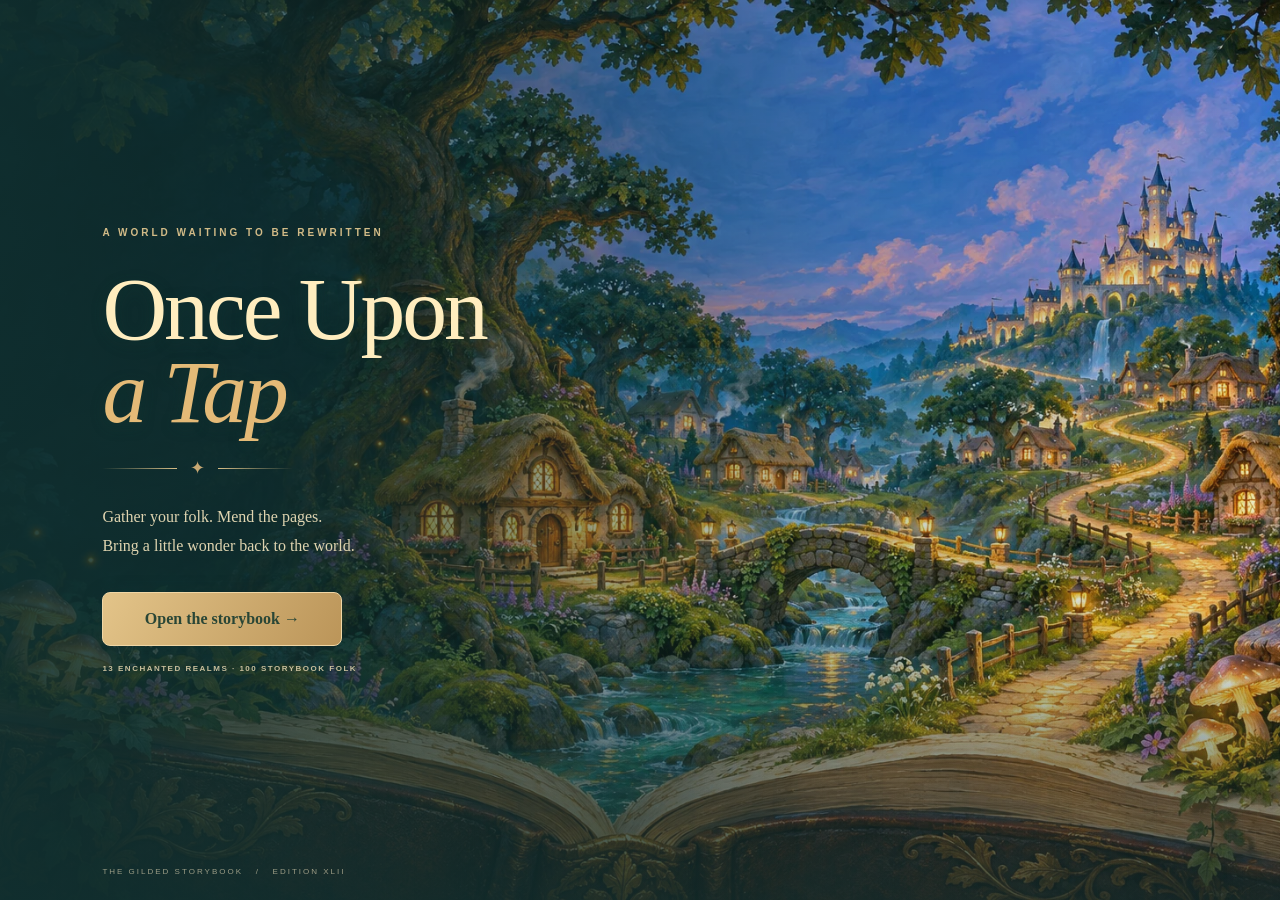
==== index.html @ 2b4be1ea "Add files via upload" ====
<!DOCTYPE html>
<html lang="en">
<head>
<meta charset="utf-8">
<meta name="viewport" content="width=device-width,initial-scale=1,viewport-fit=cover">
<meta name="theme-color" content="#163e35">
<link rel="icon" type="image/png" href="assets/icon.png">
<link rel="apple-touch-icon" href="assets/icon.png">
<meta name="apple-mobile-web-app-capable" content="yes">
<title>Once Upon a Tap · The Gilded Storybook</title>
<meta name="description" content="Restore thirteen enchanted realms in a storybook town-building adventure. 100 characters, 2700 tasks, no downloads or account required.">
<link rel="stylesheet" href="style.css?v=42">
</head>
<body>
<canvas id="c" aria-label="Your enchanted town. Drag to explore; pinch or use the zoom buttons to zoom."></canvas>
<div id="chaptermark">THE GILDED STORYBOOK <span>EDITION XLII</span></div>
<button id="journey" aria-label="Open your story trail"></button>
<div id="zoom"><button id="zoomout" aria-label="Zoom out">−</button><button id="homecam" aria-label="Center town">⌂</button><button id="zoomin" aria-label="Zoom in">+</button></div>
<div id="title-screen"><canvas id="title-art"></canvas><div class="title-copy"><div class="eyebrow">A WORLD WAITING TO BE REWRITTEN</div><h1>Once Upon<br><em>a Tap</em></h1><div class="title-rule">✦</div><p>Gather your folk. Mend the pages.<br>Bring a little wonder back to the world.</p><button id="begin" class="btn">Open the storybook <span>→</span></button><small>13 ENCHANTED REALMS · 100 STORYBOOK FOLK</small></div><div class="title-footer">THE GILDED STORYBOOK &nbsp; / &nbsp; EDITION XLII</div></div>

<div id="hud">
  <div id="lvl">1</div>
  <div class="hudcol">
    <div class="bar"><i id="xpf"></i><span id="xpt"></span></div>
    <div class="pills">
      <div class="pill" id="coins">🪙 0</div>
      <div class="pill wish" id="wish">✨ 0</div>
      <div class="pill ench" id="ench">💖 ☆☆☆☆☆</div>
    </div>
  </div>
</div>

<button id="realmbtn">🌲 Hollow Wood ▾</button>
<div id="combo" class="hidden"></div>

<div id="tale"><div class="tbar"><i id="tf"></i></div><span id="tt">Tale meter</span></div>

<div id="fabs">
  <button id="btnCollect"><b>🪙</b><small>Collect</small><em id="bdgCollect" class="badge hidden"></em></button>
  <button id="btnSend"><b>🔁</b><small>Send all</small></button>
</div>

<div id="hint"></div>
<div id="toasts"></div>

<nav id="nav">
  <button data-nav="build"><b>🔨</b><small>Build</small></button>
  <button data-nav="folk"><b>👥</b><small>Folk</small></button>
  <button data-nav="quests"><b>📜</b><small>Quests</small><em id="bdgQuest" class="badge hidden"></em></button>
  <button data-nav="book"><b>📖</b><small>Book</small></button>
  <button data-nav="menu"><b>⚙️</b><small>More</small><em id="bdgMenu" class="badge hidden"></em></button>
</nav>

<div id="placebar" class="hidden">
  <div id="placetxt"></div>
  <button id="placeNo" aria-label="Cancel placement">✕</button>
  <button id="placeYes" aria-label="Confirm placement">✓</button>
</div>

<div id="sheet" class="hidden" role="dialog" aria-label="Town journal">
  <div id="sheethead"><span id="sheettitle"></span><button id="sheetclose" aria-label="Close town journal">✕</button></div>
  <div id="sheetbody"></div>
</div>

<div id="modal" class="hidden" role="dialog" aria-modal="true" aria-label="Story"><div id="modalbox"></div></div>

<script src="data_realms.js?v=42"></script>
<script src="chars_1.js?v=42"></script>
<script src="chars_2.js?v=42"></script>
<script src="chars_3.js?v=42"></script>
<script src="uniq_patch.js?v=42"></script>
<script src="data_build.js?v=42"></script>
<script src="edition-data.js?v=42"></script><script src="task-access.js?v=42"></script>
<script src="never-art.js?v=42"></script>
<script src="motion-data.js?v=42"></script><script src="art.js?v=42"></script>
<script src="campaign.js?v=42"></script><script src="game.js?v=42"></script>
</body>
</html>
---- style.css ----
:root{
  --bg:#120a24; --panel:#1c1236; --panel2:#2a1b4d; --cy:#22e3ff; --mg:#ff3fd0; --gold:#ffd24a; --txt:#f4ecff; --dim:#a898cc;
  --safe-t:env(safe-area-inset-top,0px); --safe-b:env(safe-area-inset-bottom,0px);
}
*{box-sizing:border-box;-webkit-tap-highlight-color:transparent;user-select:none;-webkit-user-select:none}
html,body{margin:0;height:100%;background:var(--bg);color:var(--txt);font-family:system-ui,-apple-system,"Segoe UI",Roboto,sans-serif;overflow:hidden;overscroll-behavior:none}
#c{position:fixed;inset:0;width:100%;height:100%;touch-action:none;display:block}
.hidden{display:none!important}
button{font:inherit;color:inherit;border:0;cursor:pointer}

/* HUD */
#hud{position:fixed;top:calc(6px + var(--safe-t));left:6px;right:6px;display:flex;gap:8px;align-items:center;pointer-events:none}
#lvl{width:46px;height:46px;border-radius:50%;background:radial-gradient(circle at 30% 30%,var(--mg),#7a1fa8);border:3px solid var(--cy);display:flex;align-items:center;justify-content:center;font-weight:800;font-size:20px;box-shadow:0 0 14px #ff3fd066}
.hudcol{flex:1;display:flex;flex-direction:column;gap:4px}
.bar{position:relative;height:14px;background:#0008;border-radius:8px;overflow:hidden;border:1px solid #fff3}
.bar i{display:block;height:100%;width:0;background:linear-gradient(90deg,var(--cy),var(--mg));transition:width .25s}
.bar span{position:absolute;inset:0;text-align:center;font-size:10px;line-height:14px;font-weight:700;text-shadow:0 1px 2px #000}
.pills{display:flex;gap:6px}
.pill{background:#000a;border:1px solid #fff3;border-radius:14px;padding:3px 9px;font-weight:700;font-size:13px;white-space:nowrap}
.pill.wish{color:var(--cy)} .pill.ench{color:var(--mg);margin-left:auto}
#combo{position:fixed;top:calc(78px + var(--safe-t));left:50%;transform:translateX(-50%);padding:4px 14px;border-radius:20px;background:linear-gradient(90deg,var(--mg),var(--cy));font-weight:900;font-size:16px;box-shadow:0 0 18px var(--mg);pointer-events:none}
#combo.pop{animation:pop .25s}
@keyframes pop{0%{transform:translateX(-50%) scale(1.5)}100%{transform:translateX(-50%) scale(1)}}

#tale{position:fixed;top:calc(62px + var(--safe-t));left:8px;right:8px;display:flex;align-items:center;gap:8px;pointer-events:none;font-size:10px;color:var(--dim)}
.tbar{flex:1;height:6px;background:#0008;border-radius:4px;overflow:hidden}
.tbar i{display:block;height:100%;width:0;background:var(--gold)}

/* fabs */
#fabs{position:fixed;right:8px;bottom:calc(78px + var(--safe-b));display:flex;flex-direction:column;gap:8px}
#fabs button,#nav button{position:relative;background:linear-gradient(180deg,var(--panel2),var(--panel));border:2px solid var(--cy);border-radius:16px;padding:6px 10px;display:flex;flex-direction:column;align-items:center;box-shadow:0 3px 10px #0008}
#fabs button{width:62px}
#fabs b,#nav b{font-size:22px;line-height:1.1}
small{font-size:10px;font-weight:700;color:var(--dim)}
#fabs button:active,#nav button:active{transform:scale(.94)}
.badge{position:absolute;top:-6px;right:-6px;min-width:20px;height:20px;border-radius:10px;background:var(--mg);color:#fff;font-style:normal;font-size:11px;font-weight:800;display:flex;align-items:center;justify-content:center;padding:0 5px;box-shadow:0 0 8px var(--mg)}

#nav{position:fixed;left:6px;right:6px;bottom:calc(6px + var(--safe-b));display:flex;gap:6px}
#nav button{flex:1}

#hint{position:fixed;left:10px;right:80px;bottom:calc(80px + var(--safe-b));background:#000b;border:1px solid var(--mg);border-radius:12px;padding:6px 10px;font-size:12px;font-weight:600;pointer-events:none;opacity:0;transition:opacity .3s}
#hint.show{opacity:1}

#toasts{position:fixed;top:calc(96px + var(--safe-t));left:0;right:0;display:flex;flex-direction:column;align-items:center;gap:4px;pointer-events:none}
.toast{background:#000c;border:1px solid var(--cy);border-radius:14px;padding:5px 12px;font-size:12px;font-weight:700;max-width:90%;text-align:center;animation:tin .2s,tout .4s 2.8s forwards}
.toast.big{border-color:var(--mg);background:#2a0a3ccc}
@keyframes tin{from{transform:translateY(-8px);opacity:0}}
@keyframes tout{to{opacity:0;transform:translateY(-8px)}}

/* sheet */
#sheet{position:fixed;left:0;right:0;bottom:0;max-height:78%;display:flex;flex-direction:column;background:var(--panel);border-top:3px solid var(--mg);border-radius:20px 20px 0 0;box-shadow:0 -6px 30px #000a;padding-bottom:var(--safe-b);animation:up .2s}
@keyframes up{from{transform:translateY(40px);opacity:0}}
#sheethead{display:flex;align-items:center;justify-content:space-between;padding:10px 14px;font-weight:800;font-size:16px}
#sheetclose{background:#fff2;border-radius:50%;width:32px;height:32px;font-size:16px}
#sheetbody{overflow-y:auto;padding:0 12px 14px;-webkit-overflow-scrolling:touch}
.row{display:flex;align-items:center;gap:10px;background:var(--panel2);border-radius:14px;padding:8px 10px;margin-bottom:8px}
.row .em{font-size:30px;width:40px;text-align:center}
.row .mid{flex:1;min-width:0}
.row .nm{font-weight:800;font-size:14px}
.row .sub{font-size:11px;color:var(--dim)}
.btn{background:linear-gradient(180deg,var(--mg),#a31fa0);border-radius:12px;padding:8px 12px;font-weight:800;font-size:13px;white-space:nowrap}
.btn.cy{background:linear-gradient(180deg,var(--cy),#0a8fb0);color:#021}
.btn.off{background:#444;color:#999}
.btn.sm{padding:5px 9px;font-size:12px}
.chips{display:flex;gap:6px;overflow-x:auto;padding-bottom:8px}
.chip{flex:none;background:#fff1;border:1px solid #fff3;border-radius:14px;padding:5px 10px;font-size:12px;font-weight:700}
.chip.on{background:var(--cy);color:#021}
.h3{font-weight:800;font-size:13px;margin:10px 0 6px;color:var(--cy)}
.task{display:flex;align-items:center;gap:8px;background:var(--panel2);border-radius:12px;padding:8px 10px;margin-bottom:6px;width:100%;text-align:left}
.task.t0{border-left:4px solid var(--cy)} .task.t1{border-left:4px solid var(--gold)} .task.t2{border-left:4px solid var(--mg)}
.task .tn{flex:1;font-weight:700;font-size:13px} .task .tr{font-size:11px;color:var(--dim);text-align:right}
.task.lock{opacity:.5}
.prog{height:10px;background:#0008;border-radius:6px;overflow:hidden;margin:6px 0}
.prog i{display:block;height:100%;background:linear-gradient(90deg,var(--cy),var(--mg))}
.sig{color:var(--gold)}
.qrow{display:flex;gap:10px;align-items:center;background:var(--panel2);border-radius:14px;padding:10px;margin-bottom:8px}
.qrow.done{border:2px solid var(--gold)}
.small{font-size:11px;color:var(--dim)}

#modal{position:fixed;inset:0;background:#000b;display:flex;align-items:center;justify-content:center;z-index:50;padding:20px}
#modalbox{background:var(--panel);border:3px solid var(--mg);border-radius:22px;padding:18px;max-width:380px;width:100%;text-align:center;box-shadow:0 0 40px #ff3fd066;animation:pop2 .25s}
@keyframes pop2{from{transform:scale(.8);opacity:0}}
#modalbox h2{margin:4px 0 8px;font-size:22px;color:var(--cy)}
#modalbox p{margin:6px 0;font-size:13px;color:var(--txt)}
#modalbox .big{font-size:54px}

#placebar{position:fixed;left:8px;right:8px;bottom:calc(8px + var(--safe-b));display:flex;gap:8px;align-items:center;background:var(--panel);border:2px solid var(--cy);border-radius:18px;padding:8px}
#placetxt{flex:1;font-size:12px;font-weight:700}
#placebar button{width:52px;height:46px;border-radius:14px;font-size:22px;font-weight:900}
#placeYes{background:#17c964;color:#031} #placeNo{background:#e5335a}

/* v2 additions */
#realmbtn{position:fixed;top:calc(82px + var(--safe-t));left:8px;z-index:6;background:#000b;border:1px solid var(--cy);color:#fff;border-radius:16px;padding:5px 12px;font-size:12px;font-weight:800}
#combo{top:calc(116px + var(--safe-t))}
.story{font-style:italic;line-height:1.45;color:#f3e9ff;text-align:left}
.story.sm{font-size:12px;margin:6px 0 8px}
.blank{color:var(--dim);letter-spacing:1px}
#modalbox .story{max-height:46vh;overflow:auto}
/* Gilded Storybook: ink, vellum, patinated brass and forest glass. */
:root{--bg:#142f2c;--panel:#f0e7d1;--panel2:#e4d9be;--cy:#3e7469;--mg:#9c644c;--gold:#e8c787;--txt:#2e4039;--dim:#687368}
body{font-family:'Trebuchet MS','Segoe UI',sans-serif;color:var(--txt)}
button:focus-visible{outline:3px solid #e6b950;outline-offset:3px}
button{touch-action:manipulation;min-height:44px}
#hud{top:calc(35px + var(--safe-t));left:16px;right:16px;gap:10px}
#chaptermark{position:fixed;top:calc(12px + var(--safe-t));left:18px;right:18px;color:#f2e3bd;font:600 10px 'Trebuchet MS',sans-serif;letter-spacing:2.1px;text-shadow:0 2px 4px #173a33;pointer-events:none}
#chaptermark span{float:right;font-size:8px;opacity:.65;letter-spacing:1.8px}
#lvl{width:46px;height:46px;border:2px solid #e5cc91;background:linear-gradient(145deg,#5c8272,#284e47);box-shadow:0 3px 10px #162f3566,inset 0 0 0 3px #365c50;color:#f2dfaf;font:700 23px Georgia}
.bar{height:13px;background:#153e3ac9;border-color:#e0c48770}.bar i{background:linear-gradient(90deg,#a1bd8d,#e5cf91)}.bar span{color:#fbf0ce;font-size:9px;line-height:12px;text-shadow:0 1px 2px #172e2c}
.pills{gap:5px}.pill{color:#f7e7bd;background:#1d433ddd;border:1px solid #d4bd8670;border-radius:7px;font-size:12px;padding:5px 8px;box-shadow:0 2px 5px #18332c33}.pill.wish,.pill.ench{color:#ead7ae}.pill.ench{font-size:10px;letter-spacing:-1px}
#tale{top:calc(94px + var(--safe-t));left:18px;right:18px;color:#efe1bb;font-size:9px;text-shadow:0 1px #183d32}.tbar{background:#173d36a8;height:4px}.tbar i{background:#e2c383}
#realmbtn{top:calc(112px + var(--safe-t));left:16px;right:auto;max-width:calc(100% - 110px);border:1px solid #d2c19180;background:#214c43e8;color:#f3e3b8;border-radius:8px;padding:7px 12px;font:600 14px Georgia;box-shadow:0 3px 10px #15372b40}
#journey{position:fixed;left:16px;top:calc(166px + var(--safe-t));width:min(290px,calc(100% - 92px));padding:11px 14px;text-align:left;background:linear-gradient(115deg,#f1e6cdeb,#e6d6b2e8);border:1px solid #f4e6be;border-left:3px solid #aa8451;border-radius:3px 11px 11px 3px;box-shadow:0 4px 16px #173b2b30;color:#344b40;display:flex;flex-direction:column;gap:4px}
.eyebrow{font-size:9px;letter-spacing:1.5px;font-weight:800;color:#8b714e}#journey strong{font:600 16px Georgia}.journey-state{font-size:10px;color:#5e7060}
#zoom{position:fixed;right:16px;top:calc(112px + var(--safe-t));display:flex;flex-direction:column;border:1px solid #d9c68b80;border-radius:9px;overflow:hidden;box-shadow:0 4px 14px #183e3140}#zoom button{width:38px;min-height:36px;background:#21483ee8;color:#e9d9ab;font:20px Georgia;border-bottom:1px solid #d9c68b33}
#nav{left:10px;right:10px;gap:0;bottom:calc(8px + var(--safe-b));background:linear-gradient(#f1e8d2,#d8caa7);border:1px solid #eddcb0;border-radius:17px;box-shadow:0 4px 24px #102c3570,inset 0 0 0 3px #fff3;padding:5px}
#nav button{background:transparent;border:0;border-right:1px solid #8d8c6b40;border-radius:0;box-shadow:none;color:#3c5145;min-height:53px;padding:3px 4px}#nav button:last-child{border:0}#nav b{font-size:21px}#nav small{font-size:10px;color:#48604e;margin-top:4px;letter-spacing:.3px}
#fabs{right:15px;bottom:calc(90px + var(--safe-b));gap:7px}#fabs button{background:linear-gradient(#e9d9af,#cab383);border:1px solid #f7e6b9;box-shadow:0 3px 12px #193e3855,inset 0 0 0 3px #bfa77640;border-radius:13px;width:59px;padding:7px 3px}#fabs small{font-size:9px;color:#4d5945}
.badge{background:#9e6245;color:#fff1d2;box-shadow:0 1px 5px #3c422c55;font-size:10px;min-width:18px;height:18px}
#combo{background:#c59b5b;color:#fff6d9;box-shadow:0 2px 12px #37452a55;top:calc(270px + var(--safe-t));font:700 12px Georgia}
#hint{background:#183f36de;color:#e8dfc3;border:1px solid #cabb8660;border-radius:7px;padding:10px 12px;font-size:11px;font-weight:400;left:15px;right:87px;bottom:calc(90px + var(--safe-b))}
#toasts{top:calc(260px + var(--safe-t));z-index:60}.toast{background:#234c43ee;color:#f3e6bf;border-color:#cbb27a;font-size:12px;padding:10px 15px;box-shadow:0 3px 18px #15332e55}.toast.big{background:#365c4cf5;border-color:#efd5a1}
#sheet{z-index:20;max-height:76%;background:linear-gradient(120deg,#f3ecd9,#e8dfc7);border-top:2px solid #c5a367;border-radius:23px 23px 0 0;box-shadow:0 -10px 50px #122c3066;padding-bottom:calc(10px + var(--safe-b))}
#sheethead{padding:18px 20px 14px;font:700 19px Georgia;color:#334e43;border-bottom:1px solid #aa997e40;margin-bottom:10px}#sheetclose{width:44px;height:44px;background:#d9cfb3;color:#4e5d4d}#sheetbody{padding:0 16px 20px;scrollbar-color:#b8a477 transparent}
.row,.qrow{background:#fffcf066;border:1px solid #b2a98744;border-radius:12px;padding:12px 10px;margin-bottom:9px;box-shadow:0 1px 2px #907d4b08}.row .nm,.qrow .nm{font-size:13px}.row .sub,.qrow .sub{font-size:11px;line-height:1.45;color:#67725f;margin-top:3px}.row .em{width:47px;flex-shrink:0;overflow:hidden}.row .em .portrait{width:48px;height:56px;object-fit:contain;vertical-align:middle}.portrait-loading{font:25px Georgia;color:#ac8750}
.btn{background:linear-gradient(#447568,#2c574a);color:#fff1cb;border:1px solid #335f50;border-radius:8px;padding:11px 14px;font-size:12px;box-shadow:0 2px 4px #4a5e3b20;min-height:44px}.btn.cy{background:linear-gradient(#bd975e,#a9834d);color:#fff4d6;border-color:#a78953}.btn.off{background:#d4ceb9;color:#808575;border-color:#c4bda5;box-shadow:none}.btn.sm{min-height:44px;padding:8px 10px;font-size:11px}
.chips{gap:5px;margin:2px 0 6px;padding-bottom:8px}.chip{border:1px solid #b0a58066;border-radius:7px;background:#e1d7bc;color:#56634f;font-size:11px;padding:7px 10px}.chip.on{background:#456c58;color:#f7e7ba}
.h3{font:700 16px Georgia;color:#4b6755;margin:20px 0 11px}.task{background:#faf5e8;border:1px solid #b9ad8b55;border-radius:8px;margin-bottom:8px;padding:12px 10px;min-height:60px}.task.t0{border-left:3px solid #6d9374}.task.t1{border-left:3px solid #c5a363}.task.t2{border-left:3px solid #8e829d}.task .tn{font-size:12px;line-height:1.45}.task .tr{font-size:10px;line-height:1.5;flex-shrink:0;max-width:42%;color:#69755f}.task.lock{opacity:.6}
.prog{height:6px;background:#b8b49b55;border-radius:4px;margin:10px 0}.prog i{background:linear-gradient(90deg,#6e967c,#b9bd85)}.qrow.done{border:1px solid #b1955a;background:#f7edce}.small{color:#73806b;line-height:1.5}
.story{font:17px/1.75 Georgia!important;color:#51604c}.story.sm{font-size:14px!important;line-height:1.6!important}.character-banner{display:flex;gap:14px;align-items:center;margin:10px 0}.character-banner .portrait{width:80px;height:100px;object-fit:contain;filter:drop-shadow(0 3px 2px #384f3b33)}.character-banner h2{font:25px Georgia;margin:7px 0;color:#405a49}.realm-thumb{width:50px;height:46px;object-fit:cover;border-radius:8px;vertical-align:middle}
#modal{background:#102e30b8;backdrop-filter:blur(6px);padding:18px}#modalbox{background:radial-gradient(ellipse at top,#faf1d9,#e5d7b8);color:#3c5142;border:1px solid #e1c68f;border-radius:16px;padding:27px 24px;max-height:86dvh;overflow:auto;box-shadow:0 0 0 5px #4a685e55,0 15px 80px #102d3377}#modalbox h2{font:28px Georgia;color:#3d5947}#modalbox .big{filter:sepia(.2);font-size:48px}
#placebar{z-index:30;background:#f1e5c7;border-color:#c5aa71;box-shadow:0 3px 20px #203b3e55;bottom:calc(85px + var(--safe-b))}#placeYes{background:#48775e!important;color:#f9efd3}#placeNo{background:#b17b61!important;color:#fff2d9}
.trail-card{padding:18px;background:linear-gradient(130deg,#dfd4b5,#f5eacb);border:1px solid #bfa56f;border-radius:12px;box-shadow:inset 0 0 0 4px #f6eddb60;margin:2px 0 18px}.trail-card h2{font:24px/1.15 Georgia;color:#405842;margin:10px 0}.trail-card p{font:14px/1.6 Georgia;color:#62705b}.trail-bottom{display:flex;align-items:center;justify-content:space-between;gap:10px}.trail-bottom span{font-size:10px;color:#637259}
#title-screen{position:fixed;inset:0;z-index:100;background:#143a35 url('assets/title.webp') center/cover no-repeat;color:#f4e6c1;display:flex;align-items:center;justify-content:flex-start;overflow:hidden}
#title-screen:after{content:'';position:absolute;inset:0;background:linear-gradient(90deg,#102f2fe8,#17332e38 65%,#183b2c0a),linear-gradient(0deg,#132b2cbb,transparent 30%);pointer-events:none}
#title-art{position:absolute;inset:0;width:100%;height:100%;opacity:.06;pointer-events:none}.title-copy{position:relative;z-index:1;margin:0 8%;max-width:490px}.title-copy .eyebrow{color:#d2bb87;letter-spacing:3px;font-size:10px}.title-copy h1{font:clamp(55px,7vw,100px)/.92 Georgia;letter-spacing:-3px;font-weight:400;margin:30px 0 20px;color:#ffedbf;text-shadow:0 4px 15px #153e3255}.title-copy h1 em{font-weight:400;color:#e4ba77}.title-rule{display:flex;align-items:center;gap:13px;color:#c7a873;font-size:18px;margin:24px 0}.title-rule:before,.title-rule:after{content:'';height:1px;width:75px;background:linear-gradient(90deg,#d7be86,transparent)}.title-rule:before{transform:rotate(180deg)}.title-copy p{font:16px/1.8 Georgia;color:#dfd4b0}.title-copy .btn{margin:15px 0 18px;background:linear-gradient(120deg,#e3c489,#bb9559);border:1px solid #f0d6a5;color:#294636;min-width:240px;font:600 16px Georgia;padding:17px 22px;box-shadow:0 4px 20px #112e2d55}.title-copy .btn span{margin-left:20px}.title-copy small{display:block;color:#c8bf9d;font-size:8px;letter-spacing:1.5px}.title-footer{position:absolute;bottom:24px;left:8%;z-index:1;font-size:8px;letter-spacing:2px;opacity:.6}
@media(min-width:750px){#hud{right:auto;width:360px}#tale{right:auto;width:360px}#journey{top:calc(171px + var(--safe-t))}#sheet{left:auto;right:18px;bottom:18px;width:470px;max-height:86%;border-radius:18px;border:1px solid #c6aa78}#nav{left:50%;right:auto;transform:translateX(-50%);width:430px}#fabs{bottom:100px}#hint{max-width:360px}#zoom{top:35px}#realmbtn{top:115px}#chaptermark{right:20px}#toasts{left:390px;right:100px;top:20px}}
@media(max-width:500px){#title-screen{background-position:62% center;align-items:flex-start}#title-screen:after{background:linear-gradient(90deg,#102f2ee0,#102f2b30),linear-gradient(0deg,#102e2be8,transparent 75%)}.title-copy{margin:15dvh 8% 0}.title-copy h1{font-size:67px}.title-copy .eyebrow{font-size:8px;letter-spacing:2px}.title-copy p{font-size:15px}.title-footer{bottom:calc(20px + var(--safe-b))}.pill.ench{padding:5px 4px;font-size:9px}#chaptermark span{display:none}}
@media(max-height:540px){.title-copy{margin-top:2vh}.title-copy h1{font-size:46px;margin:15px 0}.title-rule{margin:10px 0}.title-copy p{font-size:12px}.title-copy .btn{margin:5px 0;padding:10px}.title-footer{display:none}#journey{top:151px;padding:7px 10px}#hint{display:none}#sheet{max-height:90%}}
@media(prefers-reduced-motion:reduce){*,*:before,*:after{animation:none!important;transition:none!important}}

.activity-stage{position:relative;margin:12px 0;border:1px solid #c7b185;border-radius:10px;overflow:hidden;background:#385b4e}.activity-stage canvas{width:100%;height:auto;display:block}.activity-stage span{position:absolute;left:12px;bottom:9px;font:italic 11px Georgia;color:#f1deb3;text-shadow:0 1px 3px #20392c}
.folk-story{font:12px Georgia;color:#69795f;margin:6px 0 13px}.folk-story summary{cursor:pointer;min-height:30px;padding:5px 0}.character-banner{margin:5px 0}.character-banner .portrait{height:80px;width:68px}
a.btn{text-decoration:none;display:inline-flex;align-items:center;justify-content:center}
.portrait{display:inline-block;background-repeat:no-repeat;vertical-align:middle}

/* Sealed activities reveal no task-specific artwork or metadata. */
.task.mystery{opacity:1;cursor:default;background:linear-gradient(120deg,#e9e1cc,#f4eddb);border:1px dashed #b5a989;align-items:center;text-align:left;color:#716d5b}
.mystery .tn{font:italic 14px Georgia;min-width:0}.sealed{display:inline-grid;place-items:center;width:24px;height:28px;border:1px solid #bbaa81;border-radius:50%;margin-right:6px;color:#96804f;font-style:normal}
.mystery-copy{display:block;font:10px/1.5 'Trebuchet MS',sans-serif;margin:5px 0 0;color:#827d67}.mystery .tr{font-size:10px;color:#716d5b;max-width:45%;overflow-wrap:anywhere}
.mystery-summary{padding:12px 13px;margin:13px 0;background:#ece3cc;border:1px solid #c1b18d66;border-radius:8px;font-size:11px;line-height:1.6}.mystery-summary strong,.mystery-summary span{display:block}.mystery-summary span{color:#7a7861;font-size:10px}

/* Available activities precede every sealed tier, including the All view. */
.task-group{margin:17px 0 8px}.task-group-title{display:flex;align-items:center;gap:9px;font:20px Georgia;color:#3e5b49;margin:0 0 8px}.task-group-title span{display:inline-grid;place-items:center;min-width:25px;min-height:25px;padding:2px 7px;border-radius:20px;background:#d7e2ce;font:12px 'Trebuchet MS',sans-serif;color:#355443}.task-group.locked{border-top:1px solid #c3b58c77;padding-top:17px;margin-top:22px}.task-group.locked .task-group-title{color:#7c7058}.task-group.locked .task-group-title span{background:#e7ddc5;color:#7c7058}.task-tier-label{font-size:10px;letter-spacing:1px;text-transform:uppercase;color:#7b755e;margin:12px 0 6px}.task-group-hint{font-size:11px;color:#746d59;line-height:1.6;margin:7px 0}.task-recommendation{display:block;font:10px/1.6 'Trebuchet MS',sans-serif;color:#4c7056;margin-bottom:4px}
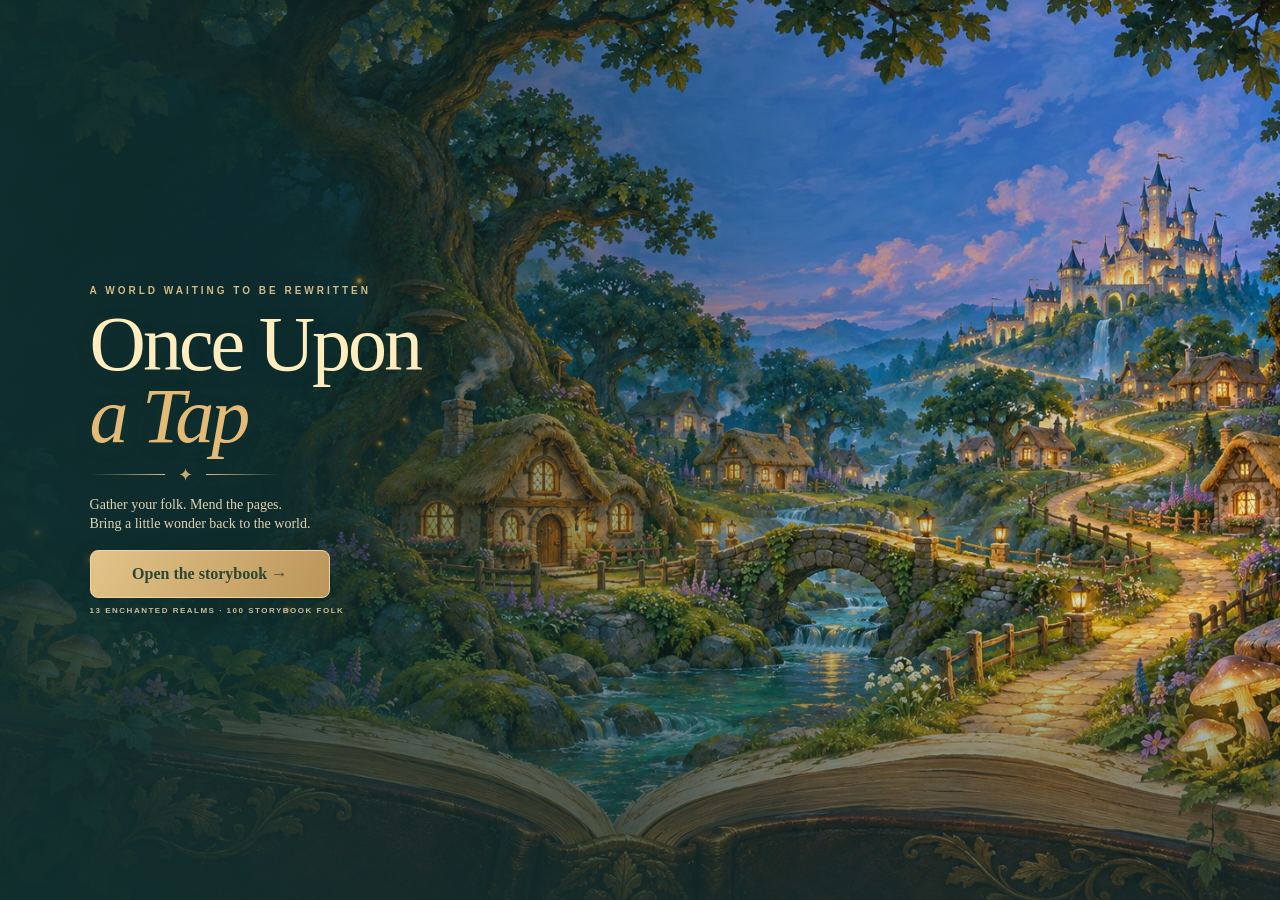
==== commit 266b349c: "Add files via upload" ====
--- a/index.html
+++ b/index.html
@@ -9,14 +9,16 @@
 <meta name="apple-mobile-web-app-capable" content="yes">
 <title>Once Upon a Tap · The Gilded Storybook</title>
 <meta name="description" content="Restore thirteen enchanted realms in a storybook town-building adventure. 100 characters, 2700 tasks, no downloads or account required.">
-<link rel="stylesheet" href="style.css?v=42">
+<link rel="stylesheet" href="style.css?v=44">
+<link rel="stylesheet" href="landscape.css?v=44">
+<link rel="stylesheet" href="text-size.css?v=44">
 </head>
 <body>
 <canvas id="c" aria-label="Your enchanted town. Drag to explore; pinch or use the zoom buttons to zoom."></canvas>
-<div id="chaptermark">THE GILDED STORYBOOK <span>EDITION XLII</span></div>
+<div id="chaptermark">THE GILDED STORYBOOK <span>EDITION XLIII</span></div>
 <button id="journey" aria-label="Open your story trail"></button>
-<div id="zoom"><button id="zoomout" aria-label="Zoom out">−</button><button id="homecam" aria-label="Center town">⌂</button><button id="zoomin" aria-label="Zoom in">+</button></div>
-<div id="title-screen"><canvas id="title-art"></canvas><div class="title-copy"><div class="eyebrow">A WORLD WAITING TO BE REWRITTEN</div><h1>Once Upon<br><em>a Tap</em></h1><div class="title-rule">✦</div><p>Gather your folk. Mend the pages.<br>Bring a little wonder back to the world.</p><button id="begin" class="btn">Open the storybook <span>→</span></button><small>13 ENCHANTED REALMS · 100 STORYBOOK FOLK</small></div><div class="title-footer">THE GILDED STORYBOOK &nbsp; / &nbsp; EDITION XLII</div></div>
+<div id="zoom"><button id="zoomout" aria-label="Zoom out">−</button><button id="homecam" aria-label="Fit whole town" title="Fit whole town">Fit</button><button id="zoomin" aria-label="Zoom in">+</button></div>
+<div id="title-screen"><canvas id="title-art"></canvas><div class="title-copy"><div class="eyebrow">A WORLD WAITING TO BE REWRITTEN</div><h1>Once Upon<br><em>a Tap</em></h1><div class="title-rule">✦</div><p>Gather your folk. Mend the pages.<br>Bring a little wonder back to the world.</p><button id="begin" class="btn">Open the storybook <span>→</span></button><small>13 ENCHANTED REALMS · 100 STORYBOOK FOLK</small></div><div class="title-footer">THE GILDED STORYBOOK &nbsp; / &nbsp; EDITION XLIII</div></div>
 
 <div id="hud">
   <div id="lvl">1</div>
@@ -64,15 +66,15 @@
 
 <div id="modal" class="hidden" role="dialog" aria-modal="true" aria-label="Story"><div id="modalbox"></div></div>
 
-<script src="data_realms.js?v=42"></script>
-<script src="chars_1.js?v=42"></script>
-<script src="chars_2.js?v=42"></script>
-<script src="chars_3.js?v=42"></script>
-<script src="uniq_patch.js?v=42"></script>
-<script src="data_build.js?v=42"></script>
-<script src="edition-data.js?v=42"></script><script src="task-access.js?v=42"></script>
-<script src="never-art.js?v=42"></script>
-<script src="motion-data.js?v=42"></script><script src="art.js?v=42"></script>
-<script src="campaign.js?v=42"></script><script src="game.js?v=42"></script>
+<script src="data_realms.js?v=44"></script>
+<script src="chars_1.js?v=44"></script>
+<script src="chars_2.js?v=44"></script>
+<script src="chars_3.js?v=44"></script>
+<script src="uniq_patch.js?v=44"></script>
+<script src="data_build.js?v=44"></script>
+<script src="edition-data.js?v=44"></script><script src="task-access.js?v=44"></script><script src="text-size.js?v=44"></script>
+<script src="never-art.js?v=44"></script>
+<script src="motion-data.js?v=44"></script><script src="art.js?v=44"></script>
+<script src="campaign.js?v=44"></script><script src="game.js?v=44"></script>
 </body>
 </html>
--- a/landscape.css
+++ b/landscape.css
@@ -0,0 +1,82 @@
+/* Horizontal town workspace, with portrait styles supplied by style.css. */
+:root {
+  --safe-l: env(safe-area-inset-left, 0px);
+  --safe-r: env(safe-area-inset-right, 0px);
+}
+#homecam { font: 600 12px 'Trebuchet MS', sans-serif; }
+#sheetbody { min-height: 0; overscroll-behavior: contain; }
+
+@media (orientation: landscape) and (min-width: 560px) {
+  body {
+    --rail: 76px;
+    --map-left: calc(var(--rail) + var(--safe-l));
+    --map-top: calc(62px + var(--safe-t));
+    --map-bottom: calc(66px + var(--safe-b));
+    --map-right: calc(10px + var(--safe-r));
+    --journal-width: min(410px, 46vw);
+  }
+  body.journal-open { --map-right: calc(var(--journal-width) + 20px + var(--safe-r)); }
+  #c {
+    inset: auto;
+    left: var(--map-left);
+    top: var(--map-top);
+    width: calc(100% - var(--map-left) - var(--map-right));
+    height: calc(100% - var(--map-top) - var(--map-bottom));
+    border-radius: 12px;
+  }
+  #chaptermark { display: none; }
+  #hud { left: auto; right: calc(12px + var(--safe-r)); top: calc(6px + var(--safe-t)); width: min(330px, 43vw); gap: 7px; }
+  #lvl { width: 39px; height: 39px; flex-shrink: 0; font-size: 20px; }
+  .hudcol { min-width: 0; }
+  .pills { gap: 3px; }
+  .pill { font-size: 11px; padding: 3px 6px; }
+  .pill.ench { font-size: 9px; }
+  #tale { left: auto; right: calc(12px + var(--safe-r)); top: calc(48px + var(--safe-t)); width: min(330px, 43vw); font-size: 9px; }
+  #realmbtn { left: var(--map-left); right: auto; top: calc(7px + var(--safe-t)); width: calc(54vw - var(--map-left) - 14px); max-width: 330px; min-height: 44px; overflow: hidden; text-overflow: ellipsis; white-space: nowrap; }
+  #nav { left: calc(6px + var(--safe-l)); right: auto; top: calc(7px + var(--safe-t)); bottom: calc(7px + var(--safe-b)); width: 62px; transform: none; flex-direction: column; gap: 3px; padding: 4px; overflow-y: auto; overflow-x: hidden; border-radius: 13px; }
+  #nav .badge { top: 0; right: 0; }
+  #nav button { flex: 1 0 48px; min-height: 48px; border-right: 0; border-bottom: 1px solid #8d8c6b40; padding: 3px 0; }
+  #nav b { font-size: 19px; }
+  #nav small { margin-top: 1px; font-size: 10px; }
+  #journey { left: var(--map-left); top: auto; bottom: calc(8px + var(--safe-b)); width: min(300px, calc(100% - var(--map-left) - 292px - var(--safe-r))); height: 50px; padding: 5px 10px; gap: 1px; justify-content: center; }
+  #journey .eyebrow { display: none; }
+  #journey strong { font-size: 13px; overflow: hidden; text-overflow: ellipsis; white-space: nowrap; }
+  #journey .journey-state { font-size: 10px; overflow: hidden; text-overflow: ellipsis; white-space: nowrap; }
+  #fabs { right: calc(10px + var(--safe-r)); bottom: calc(8px + var(--safe-b)); flex-direction: row; gap: 6px; }
+  #fabs button { width: 62px; min-height: 50px; padding: 4px; }
+  #fabs b { font-size: 18px; }
+  #zoom { right: calc(150px + var(--safe-r)); top: auto; bottom: calc(10px + var(--safe-b)); flex-direction: row; }
+  #zoom button { width: 44px; min-height: 46px; border-bottom: 0; border-right: 1px solid #d9c68b33; }
+  #sheet { top: var(--map-top); right: calc(10px + var(--safe-r)); bottom: var(--map-bottom); left: auto; width: var(--journal-width); max-height: none; border: 1px solid #c6aa78; border-radius: 12px; padding-bottom: 0; animation: none; }
+  #sheethead { padding: 6px 10px; margin-bottom: 6px; font-size: 17px; gap: 6px; min-height: 54px; }
+  #sheettitle { min-width: 0; }
+  #sheetclose { flex-shrink: 0; }
+  #sheetbody { padding: 0 10px 14px; }
+  .activity-stage { margin: 8px 0; }
+  .task-filters { position: sticky; top: 0; z-index: 2; background: #ece3cc; padding-top: 5px; }
+  .task-filters .chip { min-height: 44px; }
+  #placebar { left: var(--map-left); right: calc(10px + var(--safe-r)); bottom: calc(7px + var(--safe-b)); min-height: 52px; padding: 4px 6px; border-radius: 10px; }
+  #placetxt { line-height: 1.25; }
+  #hint { left: calc(var(--map-left) + 8px); right: auto; bottom: calc(var(--map-bottom) + 8px); max-width: min(350px, 55vw); padding: 6px 10px; }
+  #toasts { left: calc(var(--map-left) + 8px); right: calc(20px + var(--safe-r)); top: calc(var(--map-top) + 8px); }
+  #combo { top: calc(var(--map-top) + 6px); }
+  #modal { padding: calc(8px + var(--safe-t)) calc(14px + var(--safe-r)) calc(8px + var(--safe-b)) calc(14px + var(--safe-l)); }
+  #modalbox { width: min(580px, 90vw); max-width: 580px; max-height: 100%; padding: 16px 22px; }
+  #modalbox .story { max-height: none; }
+  #modalbox .big { font-size: 30px; }
+  #modalbox h2 { font-size: 23px; }
+  #title-screen { background-position: center; align-items: center; overflow-y: auto; }
+  .title-copy { margin: 20px 7%; max-width: 460px; }
+  .title-copy h1 { font-size: clamp(40px, 10vh, 78px); margin: 12px 0; }
+  .title-rule { margin: 9px 0; }
+  .title-copy p { font-size: 14px; line-height: 1.4; margin: 8px 0; }
+  .title-copy .btn { min-height: 48px; margin: 8px 0; padding: 12px 18px; }
+  .title-footer { display: none; }
+}
+
+@media (orientation: landscape) and (min-width: 560px) and (max-width: 700px) {
+  body { --journal-width: min(340px, 58vw); }
+  .pill.ench { display: none; }
+  #journey { padding-left: 6px; }
+  #journey strong { font-size: 12px; }
+}
--- a/text-size.css
+++ b/text-size.css
@@ -0,0 +1,78 @@
+:root { --text-scale: 1; }
+.text-settings { border: 1px solid #b2a98777; border-radius: 10px; padding: 12px; margin: 0 0 14px; }
+.text-settings legend { font: 700 calc(17px * var(--text-scale)) Georgia; padding: 0 5px; }
+.text-settings p { margin: 0 0 10px; }
+.text-size-choices { display: flex; flex-wrap: wrap; gap: 7px; }
+.text-size-choices button { flex: 1 1 80px; min-height: 48px; white-space: normal; }
+.text-size-choices button[aria-pressed="true"] { background: #315c49; color: #fff2cc; outline: 2px solid #92703f; outline-offset: 1px; }
+#sheethead { font-size: calc(19px * var(--text-scale)); }
+#sheetclose { width: 46px; min-width: 46px; height: 46px; }
+.row .nm, .qrow .nm { font-size: calc(14px * var(--text-scale)); }
+.row .sub, .qrow .sub, .small { font-size: calc(12px * var(--text-scale)); }
+.task .tn { font-size: calc(14px * var(--text-scale)); }
+.task .tr { font-size: calc(12px * var(--text-scale)); max-width: 44%; overflow-wrap: anywhere; }
+.task { min-height: 60px; }
+.btn, .btn.sm, .chip { font-size: calc(12px * var(--text-scale)); }
+.btn, .btn.sm { white-space: normal; }
+.chip { min-height: 44px; }
+.task-group-title { font-size: calc(20px * var(--text-scale)); }
+.task-tier-label, .task-group-hint, .task-recommendation, .mystery-copy, .mystery-summary, .mystery-summary span { font-size: calc(12px * var(--text-scale)); }
+.story { font-size: calc(17px * var(--text-scale)) !important; line-height: 1.65 !important; }
+.story.sm { font-size: calc(14px * var(--text-scale)) !important; }
+#modalbox p { font-size: calc(15px * var(--text-scale)); }
+#modalbox h2 { font-size: calc(24px * var(--text-scale)); }
+.character-banner h2 { font-size: calc(25px * var(--text-scale)); }
+.trail-card p { font-size: calc(14px * var(--text-scale)); }
+.trail-card h2 { font-size: calc(24px * var(--text-scale)); }
+.trail-bottom { flex-wrap: wrap; }
+.trail-bottom span, .activity-stage span { font-size: calc(11px * var(--text-scale)); }
+#nav small, #fabs small { font-size: calc(11px * var(--text-scale)); }
+#realmbtn { font-size: calc(14px * var(--text-scale)); }
+.pill { font-size: calc(12px * var(--text-scale)); }
+.pill.ench { font-size: calc(10px * var(--text-scale)); }
+#hint, .toast { font-size: calc(12px * var(--text-scale)); }
+#placetxt { font-size: calc(13px * var(--text-scale)); }
+#journey strong { font-size: calc(16px * var(--text-scale)); }
+.journey-state { font-size: calc(11px * var(--text-scale)); }
+.bar span { font-size: calc(10px * var(--text-scale)); }
+body.studio-page { font-size: calc(16px * var(--text-scale)); }
+.studio-page label, .studio-page select { font-size: calc(14px * var(--text-scale)); }
+.studio-page .small { font-size: calc(13px * var(--text-scale)); }
+.studio-page h1 { font-size: calc(32px * var(--text-scale)); }
+
+@media (orientation: landscape) and (min-width: 560px) {
+  body { --map-top: calc(62px + var(--safe-t) + (var(--text-scale) - 1) * 30px); }
+  #sheethead { font-size: calc(17px * var(--text-scale)); }
+  #journey strong { font-size: calc(13px * var(--text-scale)); }
+  #journey .journey-state { font-size: calc(10px * var(--text-scale)); }
+  #tale { font-size: calc(10px * var(--text-scale)); }
+  .pill { font-size: calc(11px * var(--text-scale)); }
+#zoom #homecam { font-size: calc(12px * var(--text-scale)); }
+}
+@media (orientation: landscape) and (max-width: 900px) {
+  :root[data-text-size="extra"] .pill.ench { display: none; }
+}
+
+/* Final readability and interaction pass. */
+button:focus-visible, a:focus-visible, summary:focus-visible, input:focus-visible, select:focus-visible {
+  outline: 3px solid #187db0; outline-offset: 3px;
+}
+#sheettitle { overflow-wrap: anywhere; }
+#sheethead { flex-shrink: 0; }
+.task .tn, .row .mid, .qrow .mid { min-width: 0; overflow-wrap: anywhere; }
+.task-filters { display: grid; grid-template-columns: repeat(2, minmax(0,1fr)); overflow: visible; gap: 6px; padding-bottom: 8px; }
+.task-filters .chip { width: 100%; white-space: normal; padding: 8px 5px; }
+.mystery-summary summary { cursor: pointer; min-height: 44px; display: list-item; padding: 8px 0; font-weight: 700; }
+.mystery-summary { padding: 0 12px; }
+.mystery-summary span { padding-bottom: 10px; color: #505e47; }
+.folk-story summary { min-height: 44px; padding: 12px 0; }
+#sheet .small, #sheet .row .sub, #sheet .task .tr { color: #4c5d47; }
+@media (orientation: landscape) and (min-width: 560px) {
+ .character-banner .portrait { width: 44px; height: 52px; }
+ .character-banner { gap: 9px; }
+ .character-banner .eyebrow { display: none; }
+ .character-banner h2 { font-size: calc(19px * var(--text-scale)); margin: 2px 0; }
+ .task-group { margin-top: 10px; }
+}
+@media (max-height: 500px) { .task-filters { position: static; } }
+
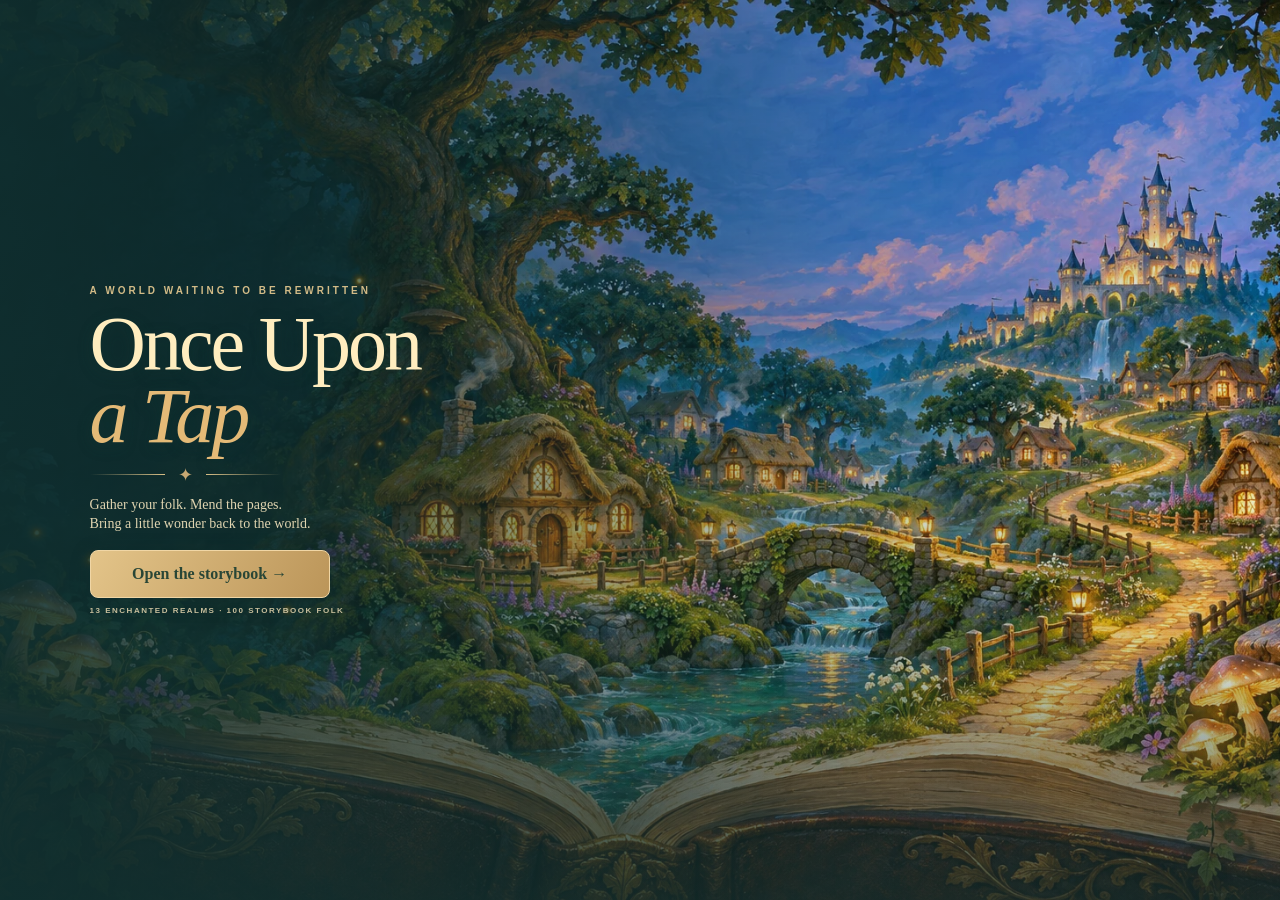
==== commit 961125f9: "Add files via upload" ====
--- a/index.html
+++ b/index.html
@@ -9,9 +9,10 @@
 <meta name="apple-mobile-web-app-capable" content="yes">
 <title>Once Upon a Tap · The Gilded Storybook</title>
 <meta name="description" content="Restore thirteen enchanted realms in a storybook town-building adventure. 100 characters, 2700 tasks, no downloads or account required.">
-<link rel="stylesheet" href="style.css?v=44">
-<link rel="stylesheet" href="landscape.css?v=44">
-<link rel="stylesheet" href="text-size.css?v=44">
+<link rel="stylesheet" href="style.css?v=46">
+<link rel="stylesheet" href="landscape.css?v=46">
+<link rel="stylesheet" href="text-size.css?v=46">
+<link rel="stylesheet" href="ux.css?v=46">
 </head>
 <body>
 <canvas id="c" aria-label="Your enchanted town. Drag to explore; pinch or use the zoom buttons to zoom."></canvas>
@@ -59,6 +60,7 @@
   <button id="placeYes" aria-label="Confirm placement">✓</button>
 </div>
 
+<button id="sheetshade" class="hidden" aria-label="Close town journal backdrop" tabindex="-1" onclick="G.closeSheet()"></button>
 <div id="sheet" class="hidden" role="dialog" aria-label="Town journal">
   <div id="sheethead"><span id="sheettitle"></span><button id="sheetclose" aria-label="Close town journal">✕</button></div>
   <div id="sheetbody"></div>
@@ -66,15 +68,15 @@
 
 <div id="modal" class="hidden" role="dialog" aria-modal="true" aria-label="Story"><div id="modalbox"></div></div>
 
-<script src="data_realms.js?v=44"></script>
-<script src="chars_1.js?v=44"></script>
-<script src="chars_2.js?v=44"></script>
-<script src="chars_3.js?v=44"></script>
-<script src="uniq_patch.js?v=44"></script>
-<script src="data_build.js?v=44"></script>
-<script src="edition-data.js?v=44"></script><script src="task-access.js?v=44"></script><script src="text-size.js?v=44"></script>
-<script src="never-art.js?v=44"></script>
-<script src="motion-data.js?v=44"></script><script src="art.js?v=44"></script>
-<script src="campaign.js?v=44"></script><script src="game.js?v=44"></script>
+<script src="data_realms.js?v=46"></script>
+<script src="chars_1.js?v=46"></script>
+<script src="chars_2.js?v=46"></script>
+<script src="chars_3.js?v=46"></script>
+<script src="uniq_patch.js?v=46"></script>
+<script src="data_build.js?v=46"></script>
+<script src="edition-data.js?v=46"></script><script src="task-access.js?v=46"></script><script src="text-size.js?v=46"></script>
+<script src="never-art.js?v=46"></script>
+<script src="motion-data.js?v=46"></script><script src="art.js?v=46"></script>
+<script src="campaign.js?v=46"></script><script src="game.js?v=46"></script>
 </body>
 </html>
--- a/ux.css
+++ b/ux.css
@@ -0,0 +1,69 @@
+/* Action-first town workspace. Overlay journals preserve the full town canvas. */
+#sheethead { min-height: 48px; padding: 5px 14px; margin-bottom: 0; }
+#sheetclose { width: 44px; height: 44px; min-width: 44px; }
+#sheetbody { padding: 8px 14px 16px; scroll-padding-top: 8px; }
+#sheettitle { font-size: calc(17px * var(--text-scale)); }
+#sheet .task-filters { display: grid; grid-template-columns: repeat(4,minmax(0,1fr)); position: sticky; top: -8px; z-index: 3; padding: 8px 0; margin: 0; background: #eee4cd; }
+#sheet .task-filters .chip { min-height: 44px; padding: 6px 3px; font-size: calc(12px * var(--text-scale)); }
+.task-group-title { font-size: calc(17px * var(--text-scale)); margin-bottom: 7px; }
+.task-group { margin: 6px 0; }
+.task-tier-label { margin: 5px 0; letter-spacing: .4px; }
+#sheet .task { padding: 9px 11px; margin-bottom: 6px; gap: 12px; min-height: 64px; border-radius: 10px; }
+.task .tn { font-size: calc(14px * var(--text-scale)); }
+#sheet .task .tr { max-width: 30%; white-space: normal; }
+.task-recommendation, .mystery-copy { display: none; }
+.character-details, .locked-disclosure { border-top: 1px solid #b3a27d77; margin-top: 12px; }
+.character-details > summary, .locked-disclosure > summary { min-height: 44px; padding: 12px 4px; cursor: pointer; color: #3d5947; font-size: calc(13px * var(--text-scale)); }
+#sheet .qrow, #sheet .row { padding: 9px 11px; margin-bottom: 7px; }
+#sheet .trail-card { padding: 12px; margin-bottom: 9px; }
+.trail-card .eyebrow { display: none; }
+.trail-card h2 { margin: 2px 0 7px; font-size: calc(19px * var(--text-scale)); }
+.trail-card p { margin: 6px 0; }
+.row .mid, .qrow .mid { flex: 1; }
+@media (orientation: landscape) and (min-width: 560px) {
+ body { --rail: 0px; --map-left: calc(8px + var(--safe-l)); --map-top: calc(54px + var(--safe-t)); --map-bottom: calc(58px + var(--safe-b)); --map-right: calc(8px + var(--safe-r)); }
+ body.journal-open { --map-right: calc(8px + var(--safe-r)); }
+ #c { border-radius: 10px; }
+ #nav { left: calc(8px + var(--safe-l)); top: auto; bottom: calc(6px + var(--safe-b)); width: 290px; height: 46px; flex-direction: row; padding: 2px; gap: 0; overflow: visible; border-radius: 10px; }
+ #nav button { flex: 1; min-height: 42px; border-bottom: 0; border-right: 1px solid #a89d7966; padding: 1px 2px; }
+ #nav b { font-size: 16px; line-height: 17px; }
+ #nav small { margin: 0; font-size: calc(10px * var(--text-scale)); }
+ #journey, #tale, .pill.ench { display: none; }
+ #hud { top: calc(6px + var(--safe-t)); right: calc(8px + var(--safe-r)); width: 270px; height: 40px; gap: 5px; }
+ #lvl { height: 34px; width: 34px; font-size: 17px; border-width: 2px; }
+ .hudcol { gap: 3px; }
+ .pill { font-size: calc(11px * var(--text-scale)); padding: 2px 7px; }
+ #realmbtn { top: calc(6px + var(--safe-t)); min-height: 40px; width: calc(100% - 300px - var(--safe-l) - var(--safe-r)); max-width: 360px; padding: 6px 10px; }
+ #fabs { bottom: calc(6px + var(--safe-b)); right: calc(8px + var(--safe-r)); gap: 5px; }
+ #fabs button { width: 78px; min-height: 46px; display: flex; align-items: center; justify-content: center; gap: 5px; padding: 4px 6px; border-radius: 9px; }
+ #fabs b { font-size: 16px; }
+ #fabs small { font-size: calc(11px * var(--text-scale)); line-height: 1.15; }
+ #zoom { bottom: calc(6px + var(--safe-b)); right: calc(180px + var(--safe-r)); }
+ #zoom button { min-height: 46px; }
+ #sheet { left: 50%; right: auto; transform: translateX(-50%); top: calc(8px + var(--safe-t)); bottom: calc(8px + var(--safe-b)); width: min(920px, calc(100% - 24px - var(--safe-l) - var(--safe-r))); max-height: none; border-radius: 15px; box-shadow: 0 18px 70px #092923b3, 0 0 0 1px #f5e9bd66; }
+ #sheetbody { padding: 8px 16px 16px; }
+ #sheethead { padding: 3px 16px; min-height: 48px; }
+ .task-group.available { display: grid; grid-template-columns: repeat(2,minmax(0,1fr)); column-gap: 10px; align-items: stretch; }
+ .task-group.available .task-group-title, .task-group.available .task-tier-label, .task-group.available .task-group-hint { grid-column: 1/-1; }
+ #sheet .task-filters { grid-template-columns: repeat(4,minmax(0,1fr)); }
+ #placebar { bottom: calc(6px + var(--safe-b)); }
+ #hint { max-width: 350px; bottom: calc(var(--map-bottom) + 8px); }
+}
+@media (orientation: landscape) and (min-width: 560px) and (max-width: 700px) {
+ #nav { width: 240px; }
+ #fabs button { width: 54px; flex-direction: column; gap: 1px; }
+ #fabs small { font-size: calc(9px * var(--text-scale)); }
+ #zoom { right: calc(128px + var(--safe-r)); }
+ #zoom button { width: 38px; }
+ #hud { width: 225px; }
+ #realmbtn { width: calc(100% - 250px - var(--safe-l) - var(--safe-r)); }
+ .task-group.available { grid-template-columns: 1fr; }
+}
+@media (orientation: portrait) {
+ #sheet { max-height: calc(100dvh - 100px - var(--safe-t)); }
+}
+.claim-priority { position: sticky; top: 0; z-index: 5; background: #f5ebd1 !important; border-color: #75976d; box-shadow: 0 3px 10px #27462d24; }
+.current-task { display: grid; grid-template-columns: 1fr auto; gap: 4px 10px; border-bottom: 1px solid #ab9b7655; padding: 0 0 5px; } .current-task strong { display: inline; font-size: calc(14px * var(--text-scale)); margin-right: 12px; } .current-task .prog { grid-column: 1/-1; margin: 2px 0; height: 4px; } .settings-details > summary { min-height: 44px; padding: 12px 0; cursor: pointer; } .text-settings p { display: none; } .text-settings { padding: 6px 10px 10px; margin-bottom: 8px; }
+@media (orientation: landscape) and (min-width: 720px) { #sheet[data-view="folk"] #sheetbody, #sheet[data-view="build"] #sheetbody { display: grid; grid-template-columns: repeat(2,minmax(0,1fr)); gap: 7px 10px; align-content: start; } #sheet[data-view="folk"] .chips, #sheet[data-view="build"] #sheetbody > .small { grid-column: 1/-1; } #sheet[data-view="folk"] .row, #sheet[data-view="build"] .row { margin: 0; } }
+
+#sheetshade { position: fixed; inset: 0; z-index: 19; background: #092b2766; backdrop-filter: blur(2px); cursor: default; }
